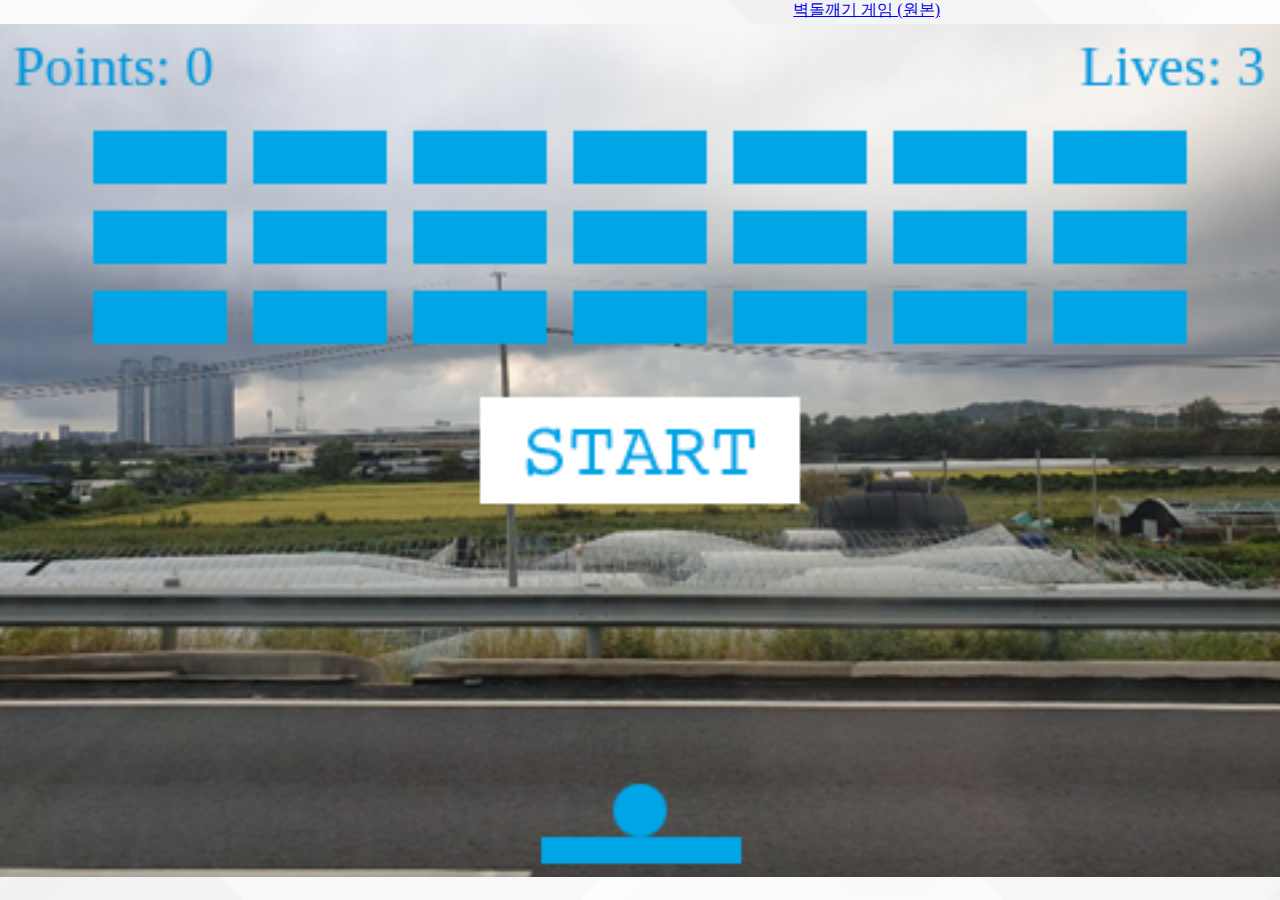
==== ver_phaser2/index.html @ b9575689 "added phaser version" ====
<!DOCTYPE html>

<!-- 동일한 2D 벽돌깨기 게임이나, 순수히 JavaScript만을 사용했던 이전 버전에 비해 Phaser라는 게임 개발 프레임워크를 사용하여 개발해보는 버전 (튜토리얼 페이지: https://developer.mozilla.org/en-US/docs/Games/Tutorials/2D_breakout_game_Phaser) -->
<!-- 사용되는 프레임워크: Phaser v2 / API Docs: https://phaser.io/docs/2.6.2/index -->

<html>
    <head>
        <meta charset="utf-8">
        <title>Sangsu's first game - Blockbreak V2</title>
        <link href="https://fonts.googleapis.com/css?family=Noto+Sang+KR|Black+Han+Sans|Nanum+Gothic|Nanum+Pen+Script|Lobster&display=swap" rel="stylesheet">
        <!-- 복수의 커스텀 폰트 연결 / 'Nanum Gothic', 'Nanum Pen Script', 'Lobster' from Google Fonts -->
        <link rel="stylesheet" type="text/css" href="../style.css">
        <!-- ※ HTML에서 디렉토리 연결 시, ../은 부모 디렉토리, ./은 현재 디렉토리를 의미 -->
        <script src="js/phaser.min.js"></script>
        <!-- Phaser 프레임워크 js 폴더에 저장 (https://phaser.io/download/release/2.13.1) -->
    </head>
    <body>
        <div id="versions">
        <a href="../index.html">벽돌깨기 게임 (원본)</a>
        </div>
        <div id="title">
        <h1>벽돌깨기 게임 #2</h1>
        </div>
        <div id="description">
        <p>패드를 움직여 공을 튕기고 벽돌을 부수는 단순한 게임입니다.</p>
        <p>START 버튼을 눌러 시작한 뒤, 마우스로 조작하시면 됩니다.</p>
        <p>공이 패드에 닿는 위치에 따라 각도가 달라지며,</p>
        <p>상자 아래를 벗어나면 게임오버입니다.</p>
        <p>재밌게 플레이하세요 :)</p>
        </div>
        <script>
            var game = new Phaser.Game(480, 320, Phaser.CANVAS, null, {
                preload: preload, create: create, update: update
            });
            // 프레임워크를 이용한 <canvas> element 생성하기
            // Phaser.Game 매개변수: Phaser.Game(width, height, 렌더링 방식, 이미 canvas가 존재할 경우 렌더링할 canvas의 id - Phaser로 새로 만들고자 할 땐 null 설정, Phaser의 3가지 주요 함수의 명칭 설정)
            // 렌더링 방식: CANVAS, WEBGL, AUTO (CANVAS, WEBGL 중 선택, AUTO 선택하면 Phaser가 결정함 - 브라우저 호환될 경우 WEBGL, 그렇지 않을 경우 CANVAS 사용)
            // Phaser의 3가지 주요 함수: preload(게임 요소를 사전에 로드함), create(모든 것이 로드되고 준비되면 실행됨), update(매 프레임마다 실행)

            var ball;
            var paddle;
            var bricks;
            var newBrick;
            var brickInfo;
            // 공 & 패드 & 벽돌을 전역변수로 설정 (튜토리얼의 목적은 Phaser을 이용한 게임 개발이므로)

            var scoreText;
            var score = 0;
            // 점수를 표시하기 위한 변수 설정

            var lives = 3;
            var livesText;
            var lifeLostText;
            // 목숨을 표시하기 위한 변수 설정

            var playing = false;
            // 현재 플레이 중인지를 확인하는 변수 설정
            var startButton;

            textStyle = {font: '16pt Lobster', fill: '#0095DD'};


            function preload() {
                game.scale.scaleMode = Phaser.ScaleManager.SHOW_ALL;
                // scaleMode 옵션: NO_SCALE(화면 맞춤 안 함), EXACT_FIT(종횡비 상관없이 화면에 꽉 채움), SHOW_ALL(종횡비 유지하며 최대로 키움 - 레터박스 등 생길 수 있음), RESIZE & USER_SCALE(숙련자용 기능) 
                game.scale.pageAlignHorizontally = true;
                game.scale.pageAlignVertically = true;
                // 화면의 크기에 상관없이 canvas를 스크린의 가로/세로 중앙에 위치하게 해 줌

                /* 게임 스테이지 배경색 설정
                game.stage.backgroundColor = '#eee';
                */ 
                
                /* 공을 단일 이미지 대신 애니메이션으로 교체
                game.load.image('ball', 'img/ball.png');
                */
                game.load.image('background', 'img/background_ilsan.png');
                game.load.image('paddle', 'img/paddle.png');
                game.load.image('brick', 'img/brick.png');
                // 화면에 표시할 이미지를 미리 로드함
                // load.image 매개변수: load.image(image를 부여할 변수의 이름, image의 상대 경로)
            
                game.load.spritesheet('ball', 'img/wobble.png', 20, 20);
                game.load.spritesheet('button', 'img/button.png', 120, 40);
                // 단일한 이미지 대신 여러 이미지의 모음인 spritesheet를 활용할 수 있음. 이 이미지들을 순서대로 보여주며 애니메이션 효과를 만들며, 3/4번째 매개변수는 spritesheet에서 얼만큼의 너비/높이만큼을 잘라 각 프레임에 보여줄지를 설정함.
            }
            function create() {
                game.add.tileSprite(0, 0, 480, 320, 'background');
                // 배경용으로 쓰일 이미지 설정 (게임 스테이지 크기만큼의 tile에 Sprite를 지정)
                game.physics.startSystem(Phaser.Physics.ARCADE);
                // Phaser 물리 엔진은 기본으로 포함되어 있지 않으므로, 첫 줄에 physics.startSystem 메소드로 추가해줌
                game.physics.arcade.checkCollision.down = false;
                // 아래 경계면에 대해선 충돌하지 않게 하는 속성
                ball = game.add.sprite(game.world.width * 0.5, game.world.height - 25, 'ball');
                // 게임에 sprite 타입의 게임 요소를 추가하면서 화면에 그려냄
                // add.sprite 매개변수: add.sprite(x 좌표, y 좌표, 게임요소의 이름)
                ball.animations.add('wobble', [0, 1, 0, 2, 0, 1, 0, 2, 0], 18);
                // .animations.add() 메소드 매개변수: .animations.add(애니메이션의 이름, spritesheet의 각 프레임을 보여주는 순서, 프레임레이트)
                    // 프레임레이트의 경우, 24fps의 속도로 9개의 프레임으로 이루어진 애니메이션을 보여주는 것이므로 1초에 24/9개의 애니메이션이 보여짐
                ball.anchor.set(0.5);
                game.physics.enable(ball, Phaser.Physics.ARCADE);
                // Phaser 물리 엔진은 자동으로 활성화되지 않으므로, 각각의 게임 요소에 대해 physics.enable 메소드를 통해 활성화시켜줌

                /* startButton을 눌러야 시작되게 만들기 위해 제거
                ball.body.velocity.set(150, -150);
                // 게임 요소의 이동 속도를 설정함
                // ※ 다양한 물리 속성을 설정 가능 (API Docs 참고: https://phaser.io/docs/2.6.2/Phaser.Physics.Arcade.Body.html)
                */

                ball.body.collideWorldBounds = true;
                // 게임 스테이지의 경계에 공이 닿으면 튕겨나오게 설정
                ball.body.bounce.set(1);
                ball.checkWorldBounds = true;
                // sprite.checkWorldBounds가 true일 경우 sprite가 world의 경계 안에 있는지 매 프레임마다 확인함

                /* 아래의 lives 변수 반영하여 경계 바깥으로 벗어났을 때의 함수 작성
                ball.events.onOutOfBounds.add(function() {
                    alert('Game Over!');
                    location.reload();
                }, this);
                */

                ball.events.onOutOfBounds.add(ballLeaveScreen, this);
                // checkWorldBounds = true일 때, sprite가 경계 밖을 벗어나면 신호를 받아 특정 기능을 수행.

                paddle = game.add.sprite(game.world.width * 0.5, game.world.height - 5, 'paddle');
                paddle.anchor.set(0.5, 1);
                // add.sprite의 x, y 좌표는 sprite의 왼쪽 위 꼭지점이 됨. 그렇게 되면 정중앙 등에 게임 요소를 위치하고자 할 때 해당 위치에서 게임 요소 너비의 반절만큼 뺀 수치를 x 좌표에 반영하는 등 복잡해지므로, 게임 요소를 위치시키는 기준을 게임 요소의 너비의 50%(좌우 중간), 높이의 100%(밑변)로 설정
                game.physics.enable(paddle, Phaser.Physics.ARCADE);
                paddle.body.immovable = true;
                // body.immovable 속성을 true로 설정하면 다른 요소와의 충돌에도 반응하지 않음

                initBricks();

                scoreText = game.add.text(5, 5, 'Points: 0', textStyle);
                // .text() 메소드 매개변수: .text(x 좌표, y 좌표, 렌더링될 텍스트, 텍스트의 폰트 특성)

                livesText = game.add.text(game.world.width - 5, 5, 'Lives: '+lives, textStyle);
                livesText.anchor.set(1, 0);
                lifeLostText = game.add.text(game.world.width * 0.5, game.world.height * 0.5, 'Life lost, please click to continue', textStyle);
                lifeLostText.anchor.set(0.5);
                lifeLostText.visible = false;
                // lifeLostText는 목숨을 잃었을 때만 보여야 하기 때문에 초기값을 false로 설정

                startButton = game.add.button(game.world.width * 0.5, game.world.height * 0.5, 'button', startGame, this, 1, 0, 2)
                // add.button() 메소드 매개변수: add.button(x 좌표, y 좌표, 버튼의 위치에 표시될 그래픽 요소, 버튼을 눌렀을 때 실행될 콜백 함수, reference to 'this' to specify the execution context, [마우스가 버튼 위/밖/눌렀을 때 보여주는 프레임])
                startButton.anchor.set(0.5);
            }
            function update() {
                game.physics.arcade.collide(ball, paddle, ballHitPaddle);
                // ball과 paddled의 충돌을 감지하는 physics.arcade.collide 메소드 삽입
                game.physics.arcade.collide(ball, bricks, ballHitBrick);
                // 3번째 매개변수는 선택사항인 ball과 bricks가 충돌했을 때 실행할 콜백 함수
                    // ※ 콜백이란: JavaScript의 특성인 '비동기 처리'에서 오는 문제점을 해결하기 위한 도구
                    // https://joshua1988.github.io/web-development/javascript/javascript-asynchronous-operation/ 참고

                if(playing) {
                    paddle.x = game.input.x || game.world.width * 0.5;
                    // paddle의 x 좌표가 마우스의 x 좌표가 되도록, 기본값은 화면에 중앙에 위치하도록 설정
                }
                // playing = true일 때만 마우스에 맞춰 패드가 움직임
            }

            function initBricks() {
                brickInfo = {
                    width: 50,
                    height: 20,
                    count: {
                        row: 3,
                        col: 7
                    },
                    offset: {
                        top: 50,
                        left: 60
                    },
                    padding: 10
                };

                bricks = game.add.group();

                for(c=0; c<brickInfo.count.col; c++) {
                    for(r=0; r<brickInfo.count.row; r++) {
                        // r행 c열로 벽돌을 만들어 group에 추가함
                        var brickX = (c * (brickInfo.width + brickInfo.padding)) + brickInfo.offset.left;
                        var brickY = (r * (brickInfo.height + brickInfo.padding)) + brickInfo.offset.top;
                        newBrick = game.add.sprite(brickX, brickY, 'brick');
                        game.physics.enable(newBrick, Phaser.Physics.ARCADE);
                        newBrick.body.immovable = true;
                        newBrick.anchor.set(0.5);
                        bricks.add(newBrick);
                    }
                }
            }

            function ballHitBrick(ball, brick) {
                /* 벽돌이 없어질 때 더 부드러운 효과를 보여주는 tween으로 대체
                brick.kill();
                */
                var killTween = game.add.tween(brick.scale);
                killTween.to({x: 0.1, y: 0.1}, 200, Phaser.Easing.Linear.None);
                // x, y값은 원래 너비/높이의 n배로 변화할 것인지 결정
                killTween.onComplete.addOnce(function() {
                    brick.kill();
                }, this);
                killTween.start();

                score += 10;
                scoreText.setText('Points: '+score);

                /*
                var count_alive = 0;
                for(i = 0; i < bricks.children.length; i++) {
                    if(bricks.children[i].alive == true) {
                        count_alive++;
                    }
                    // .alive() 메소드를 통해 각각의 벽돌이 남아있는지를 확인할 수 있음
                }
                */

                if(score == brickInfo.count.row * brickInfo.count.col * 10) {
                    setTimeout(function() {
                        alert('You won the game, congratulations!');
                        location.reload();
                    }, 100);
                    // 모든 벽돌이 파괴되고 나서 200ms (애니메이션 실행 시간) 뒤 게임 승리 메시지가 뜨게 설정
                    // 참고: https://webisfree.com/2014-04-08/[javascript]-%EC%8B%9C%EA%B0%84-%EC%A7%80%EC%97%B0-%ED%95%A8%EC%88%98-%EC%9D%BC%EC%A0%95-%EC%8B%9C%EA%B0%84-%EB%92%A4-%EC%8B%A4%ED%96%89%EC%8B%9C%ED%82%A4%EA%B8%B0-settimeout()-%7B%7D
                    clearTimeout();
                    // 설정된 setTimeout()을 제거하여 메모리에 남지 않도록 처리
                }
                // 모든 벽돌이 파괴되었는지 확인하는 조건을 더 직관적인 것으로 교체
            }

            function ballLeaveScreen() {
                lives--;
                if(lives) {
                    livesText.setText('Lives: '+lives);
                    lifeLostText.visible = true;
                    ball.reset(game.world.width * 0.5, game.world.height - 25);
                    paddle.reset(game.world.width * 0.5, game.world.height - 5);
                    game.input.onDown.addOnce(function() {
                        lifeLostText.visible = false;
                        ball.body.velocity.set(150, -150);
                    }, this);
                }
                else {
                    alert('You lost, game over!');
                    location.reload();
                }
            }

            function ballHitPaddle(ball, paddle) {
                ball.animations.play('wobble');
            
                ball.body.velocity.x = -1 * 5 * (paddle.x - ball.x);
                // 패드에 공이 튕길 때 튕긴 위치에 따라 공의 속도를 다르게 함
            }

            function startGame() {
                startButton.destroy();
                ball.body.velocity.set(150, -150);
                playing = true;
            }
        </script>
    </body>
</html>
---- style.css ----
/*
벽돌깨기 게임 공통 CSS Stylesheet
*/

* {
    padding: 0;
    margin: 0;
  }
  /* * 선택자는 모든 element를 대상으로 함 */
  body {
    background-image: linear-gradient(135deg, rgba(186, 186, 186, 0.03) 0%, rgba(186, 186, 186, 0.03) 10%,rgba(133, 133, 133, 0.03) 10%, rgba(133, 133, 133, 0.03) 14%,rgba(38, 38, 38, 0.03) 14%, rgba(38, 38, 38, 0.03) 17%,rgba(93, 93, 93, 0.03) 17%, rgba(93, 93, 93, 0.03) 25%,rgba(80, 80, 80, 0.03) 25%, rgba(80, 80, 80, 0.03) 45%,rgba(239, 239, 239, 0.03) 45%, rgba(239, 239, 239, 0.03) 100%),linear-gradient(135deg, rgba(236, 236, 236, 0.03) 0%, rgba(236, 236, 236, 0.03) 47%,rgba(182, 182, 182, 0.03) 47%, rgba(182, 182, 182, 0.03) 63%,rgba(223, 223, 223, 0.03) 63%, rgba(223, 223, 223, 0.03) 81%,rgba(86, 86, 86, 0.03) 81%, rgba(86, 86, 86, 0.03) 89%,rgba(23, 23, 23, 0.03) 89%, rgba(23, 23, 23, 0.03) 90%,rgba(226, 226, 226, 0.03) 90%, rgba(226, 226, 226, 0.03) 100%),linear-gradient(45deg, rgba(52, 52, 52, 0.03) 0%, rgba(52, 52, 52, 0.03) 31%,rgba(246, 246, 246, 0.03) 31%, rgba(246, 246, 246, 0.03) 63%,rgba(188, 188, 188, 0.03) 63%, rgba(188, 188, 188, 0.03) 71%,rgba(15, 15, 15, 0.03) 71%, rgba(15, 15, 15, 0.03) 87%,rgba(127, 127, 127, 0.03) 87%, rgba(127, 127, 127, 0.03) 93%,rgba(234, 234, 234, 0.03) 93%, rgba(234, 234, 234, 0.03) 100%),linear-gradient(90deg, #FFF,#FFF)
  }
  /* 그라데이션 배경 이미지 참고 : https://www.gradientmagic.com/ */
  #myCanvas {
    background-image: url("img/earth_from_space_600x600.jpg");
    background-color: #eeeeee;
    /* 배경 이미지 참고 : https://developer.mozilla.org/ko/docs/Web/CSS/background-image */
    display: block;
    margin: 0 auto;
  }
  #versions {
    font-family: "Noto Sans KR";
    text-align: right;
    width: 600px;
    margin: auto;
  }
  #title {
    font-family: "Noto Sans KR";
    text-align: center;
    width: 600px;
    margin: auto;
    margin-top: 30px;
    margin-bottom: 30px;
  }
  /* 블록 내 텍스트의 정렬은 text-align, 블록 자체의 정렬은 width 설정 후 margin auto 값 설정 */
  #description {
    font-family: "Noto Sans KR";
    font-size: 16px;
    text-align: center;
    width: 600px;
    margin: auto;
  }
  #difficulty_change {
    font-family: "Noto Sans KR";
    font-size: 16px;
    font-weight: bold;
    text-align: right;
    width: 600px;
    margin: auto;
    margin-top: 10px;
    margin-bottom: 10px;
  }
  .diff_change_button {
    font-family: "Noto Sans KR";
    font-size: 16px;
    font-weight: bold;
    text-align: center;
    width: 60px;
    padding: 5px;
  }
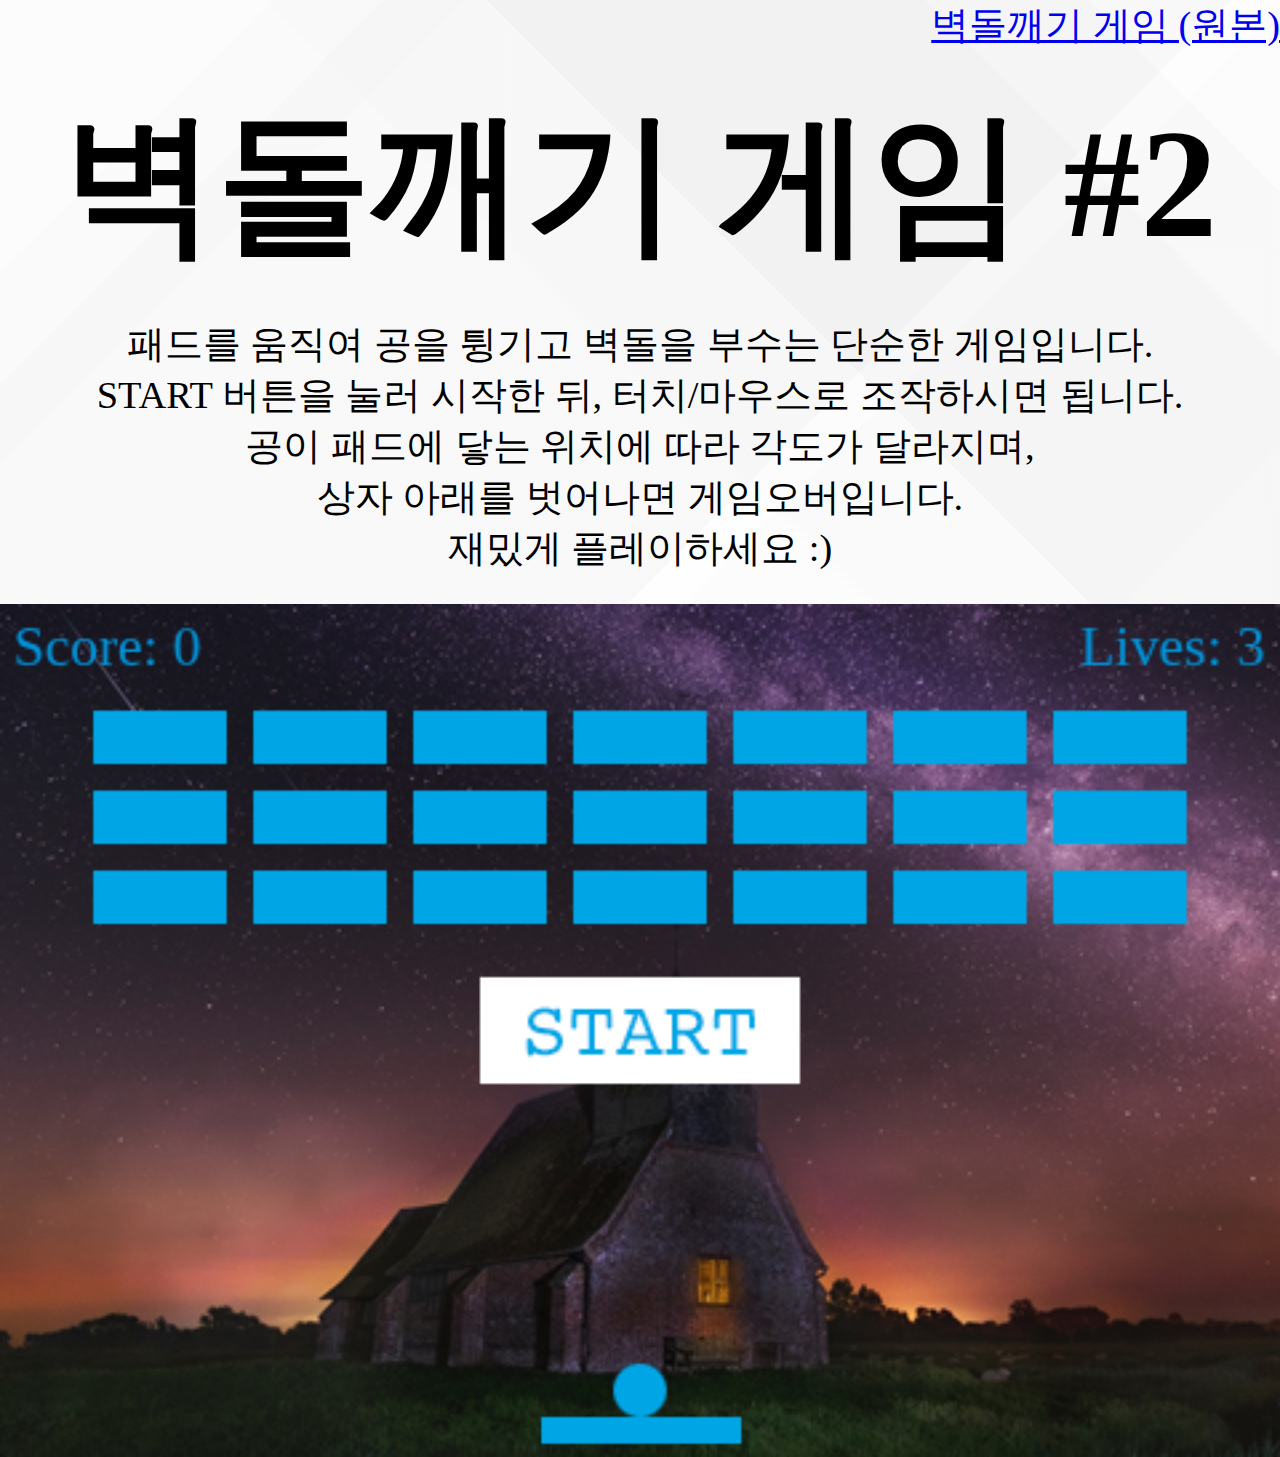
==== commit 665a7817: "mobile device font support" ====
--- a/ver_phaser2/index.html
+++ b/ver_phaser2/index.html
@@ -23,7 +23,7 @@
         </div>
         <div id="description">
         <p>패드를 움직여 공을 튕기고 벽돌을 부수는 단순한 게임입니다.</p>
-        <p>START 버튼을 눌러 시작한 뒤, 마우스로 조작하시면 됩니다.</p>
+        <p>START 버튼을 눌러 시작한 뒤, 터치/마우스로 조작하시면 됩니다.</p>
         <p>공이 패드에 닿는 위치에 따라 각도가 달라지며,</p>
         <p>상자 아래를 벗어나면 게임오버입니다.</p>
         <p>재밌게 플레이하세요 :)</p>
@@ -57,15 +57,16 @@
             // 현재 플레이 중인지를 확인하는 변수 설정
             var startButton;
 
-            textStyle = {font: '16pt Lobster', fill: '#0095DD'};
-
-
             function preload() {
                 game.scale.scaleMode = Phaser.ScaleManager.SHOW_ALL;
                 // scaleMode 옵션: NO_SCALE(화면 맞춤 안 함), EXACT_FIT(종횡비 상관없이 화면에 꽉 채움), SHOW_ALL(종횡비 유지하며 최대로 키움 - 레터박스 등 생길 수 있음), RESIZE & USER_SCALE(숙련자용 기능) 
+
+                
                 game.scale.pageAlignHorizontally = true;
+                /*
                 game.scale.pageAlignVertically = true;
                 // 화면의 크기에 상관없이 canvas를 스크린의 가로/세로 중앙에 위치하게 해 줌
+                */
 
                 /* 게임 스테이지 배경색 설정
                 game.stage.backgroundColor = '#eee';
@@ -74,7 +75,7 @@
                 /* 공을 단일 이미지 대신 애니메이션으로 교체
                 game.load.image('ball', 'img/ball.png');
                 */
-                game.load.image('background', 'img/background_ilsan.png');
+                game.load.image('background', 'img/background.png');
                 game.load.image('paddle', 'img/paddle.png');
                 game.load.image('brick', 'img/brick.png');
                 // 화면에 표시할 이미지를 미리 로드함
@@ -84,6 +85,9 @@
                 game.load.spritesheet('button', 'img/button.png', 120, 40);
                 // 단일한 이미지 대신 여러 이미지의 모음인 spritesheet를 활용할 수 있음. 이 이미지들을 순서대로 보여주며 애니메이션 효과를 만들며, 3/4번째 매개변수는 spritesheet에서 얼만큼의 너비/높이만큼을 잘라 각 프레임에 보여줄지를 설정함.
             }
+
+            var text = null;
+
             function create() {
                 game.add.tileSprite(0, 0, 480, 320, 'background');
                 // 배경용으로 쓰일 이미지 설정 (게임 스테이지 크기만큼의 tile에 Sprite를 지정)
@@ -132,12 +136,14 @@
 
                 initBricks();
 
-                scoreText = game.add.text(5, 5, 'Points: 0', textStyle);
+                textStyle = {font: '16pt Lobster', fill: '#0095DD'};
+
+                scoreText = game.add.text(5, 5, 'Score: 0', textStyle);
                 // .text() 메소드 매개변수: .text(x 좌표, y 좌표, 렌더링될 텍스트, 텍스트의 폰트 특성)
 
                 livesText = game.add.text(game.world.width - 5, 5, 'Lives: '+lives, textStyle);
                 livesText.anchor.set(1, 0);
-                lifeLostText = game.add.text(game.world.width * 0.5, game.world.height * 0.5, 'Life lost, please click to continue', textStyle);
+                lifeLostText = game.add.text(game.world.width * 0.5, game.world.height * 0.5, 'Life lost, please click to continue...', textStyle);
                 lifeLostText.anchor.set(0.5);
                 lifeLostText.visible = false;
                 // lifeLostText는 목숨을 잃었을 때만 보여야 하기 때문에 초기값을 false로 설정
@@ -155,7 +161,13 @@
                     // https://joshua1988.github.io/web-development/javascript/javascript-asynchronous-operation/ 참고
 
                 if(playing) {
-                    paddle.x = game.input.x || game.world.width * 0.5;
+                    if(game.input.x < 42) {
+                        paddle.x = 42;
+                    } else if(game.input.x > game.world.width - 42) {
+                        paddle.x = game.world.width - 42;
+                    } else if(game.input.x > 42 && game.input.x < game.world.width - 42) {
+                        paddle.x = game.input.x || game.world.width * 0.5;
+                    }
                     // paddle의 x 좌표가 마우스의 x 좌표가 되도록, 기본값은 화면에 중앙에 위치하도록 설정
                 }
                 // playing = true일 때만 마우스에 맞춰 패드가 움직임
@@ -205,7 +217,7 @@
                 killTween.start();
 
                 score += 10;
-                scoreText.setText('Points: '+score);
+                scoreText.setText('Score: '+score);
 
                 /*
                 var count_alive = 0;
@@ -243,7 +255,7 @@
                     }, this);
                 }
                 else {
-                    alert('You lost, game over!');
+                    alert('You lost, game over! Your final score is: '+score);
                     location.reload();
                 }
             }
--- a/style.css
+++ b/style.css
@@ -7,27 +7,77 @@
     margin: 0;
   }
   /* * 선택자는 모든 element를 대상으로 함 */
-  body {
-    background-image: linear-gradient(135deg, rgba(186, 186, 186, 0.03) 0%, rgba(186, 186, 186, 0.03) 10%,rgba(133, 133, 133, 0.03) 10%, rgba(133, 133, 133, 0.03) 14%,rgba(38, 38, 38, 0.03) 14%, rgba(38, 38, 38, 0.03) 17%,rgba(93, 93, 93, 0.03) 17%, rgba(93, 93, 93, 0.03) 25%,rgba(80, 80, 80, 0.03) 25%, rgba(80, 80, 80, 0.03) 45%,rgba(239, 239, 239, 0.03) 45%, rgba(239, 239, 239, 0.03) 100%),linear-gradient(135deg, rgba(236, 236, 236, 0.03) 0%, rgba(236, 236, 236, 0.03) 47%,rgba(182, 182, 182, 0.03) 47%, rgba(182, 182, 182, 0.03) 63%,rgba(223, 223, 223, 0.03) 63%, rgba(223, 223, 223, 0.03) 81%,rgba(86, 86, 86, 0.03) 81%, rgba(86, 86, 86, 0.03) 89%,rgba(23, 23, 23, 0.03) 89%, rgba(23, 23, 23, 0.03) 90%,rgba(226, 226, 226, 0.03) 90%, rgba(226, 226, 226, 0.03) 100%),linear-gradient(45deg, rgba(52, 52, 52, 0.03) 0%, rgba(52, 52, 52, 0.03) 31%,rgba(246, 246, 246, 0.03) 31%, rgba(246, 246, 246, 0.03) 63%,rgba(188, 188, 188, 0.03) 63%, rgba(188, 188, 188, 0.03) 71%,rgba(15, 15, 15, 0.03) 71%, rgba(15, 15, 15, 0.03) 87%,rgba(127, 127, 127, 0.03) 87%, rgba(127, 127, 127, 0.03) 93%,rgba(234, 234, 234, 0.03) 93%, rgba(234, 234, 234, 0.03) 100%),linear-gradient(90deg, #FFF,#FFF)
-  }
-  /* 그라데이션 배경 이미지 참고 : https://www.gradientmagic.com/ */
-  #myCanvas {
-    background-image: url("img/earth_from_space_600x600.jpg");
-    background-color: #eeeeee;
-    /* 배경 이미지 참고 : https://developer.mozilla.org/ko/docs/Web/CSS/background-image */
-    display: block;
-    margin: 0 auto;
-  }
+body {
+  background-image: linear-gradient(135deg, rgba(186, 186, 186, 0.03) 0%, rgba(186, 186, 186, 0.03) 10%,rgba(133, 133, 133, 0.03) 10%, rgba(133, 133, 133, 0.03) 14%,rgba(38, 38, 38, 0.03) 14%, rgba(38, 38, 38, 0.03) 17%,rgba(93, 93, 93, 0.03) 17%, rgba(93, 93, 93, 0.03) 25%,rgba(80, 80, 80, 0.03) 25%, rgba(80, 80, 80, 0.03) 45%,rgba(239, 239, 239, 0.03) 45%, rgba(239, 239, 239, 0.03) 100%),linear-gradient(135deg, rgba(236, 236, 236, 0.03) 0%, rgba(236, 236, 236, 0.03) 47%,rgba(182, 182, 182, 0.03) 47%, rgba(182, 182, 182, 0.03) 63%,rgba(223, 223, 223, 0.03) 63%, rgba(223, 223, 223, 0.03) 81%,rgba(86, 86, 86, 0.03) 81%, rgba(86, 86, 86, 0.03) 89%,rgba(23, 23, 23, 0.03) 89%, rgba(23, 23, 23, 0.03) 90%,rgba(226, 226, 226, 0.03) 90%, rgba(226, 226, 226, 0.03) 100%),linear-gradient(45deg, rgba(52, 52, 52, 0.03) 0%, rgba(52, 52, 52, 0.03) 31%,rgba(246, 246, 246, 0.03) 31%, rgba(246, 246, 246, 0.03) 63%,rgba(188, 188, 188, 0.03) 63%, rgba(188, 188, 188, 0.03) 71%,rgba(15, 15, 15, 0.03) 71%, rgba(15, 15, 15, 0.03) 87%,rgba(127, 127, 127, 0.03) 87%, rgba(127, 127, 127, 0.03) 93%,rgba(234, 234, 234, 0.03) 93%, rgba(234, 234, 234, 0.03) 100%),linear-gradient(90deg, #FFF,#FFF)
+}
+/* 그라데이션 배경 이미지 참고 : https://www.gradientmagic.com/ */
+#myCanvas {
+  background-image: url("img/earth_from_space_600x600.jpg");
+  background-color: #eeeeee;
+  /* 배경 이미지 참고 : https://developer.mozilla.org/ko/docs/Web/CSS/background-image */
+  display: block;
+  margin: 0 auto;
+}
+#versions {
+  font-family: "Noto Sans KR";
+  text-align: right;
+  width: 600px;
+  margin: auto;
+}
+#title {
+  font-family: "Noto Sans KR";
+  text-align: center;
+  width: 600px;
+  margin: auto;
+  margin-top: 30px;
+  margin-bottom: 30px;
+}
+/* 블록 내 텍스트의 정렬은 text-align, 블록 자체의 정렬은 width 설정 후 margin auto 값 설정 */
+#description {
+  font-family: "Noto Sans KR";
+  font-size: 16px;
+  text-align: center;
+  width: 600px;
+  margin: auto;
+  margin-bottom: 10px;
+}
+#difficulty_change {
+  font-family: "Noto Sans KR";
+  font-size: 16px;
+  font-weight: bold;
+  text-align: right;
+  width: 600px;
+  margin: auto;
+  margin-top: 10px;
+  margin-bottom: 10px;
+}
+.diff_change_button {
+  font-family: "Noto Sans KR";
+  font-size: 16px;
+  font-weight: bold;
+  text-align: center;
+  width: 60px;
+  padding: 5px;
+}
+  
+/*
+모바일 디바이스용 폰트 최적화
+창 사이즈에 연동되는 폰트 크기 설정 활용 (참고: https://css-tricks.com/viewport-sized-typography/)
+*/
+@media(max-device-width:1280px) {
   #versions {
     font-family: "Noto Sans KR";
+    font-size: 3vw;
+    /* Viewport sized typography 활용 - 1vw는 width의 1%, 1vh는 height의 1%에 연동 */
     text-align: right;
-    width: 600px;
+    width: auto;
     margin: auto;
   }
   #title {
     font-family: "Noto Sans KR";
+    font-size: 6vw;
     text-align: center;
-    width: 600px;
+    width: auto;
     margin: auto;
     margin-top: 30px;
     margin-bottom: 30px;
@@ -35,26 +85,10 @@
   /* 블록 내 텍스트의 정렬은 text-align, 블록 자체의 정렬은 width 설정 후 margin auto 값 설정 */
   #description {
     font-family: "Noto Sans KR";
-    font-size: 16px;
+    font-size: 3vw;
     text-align: center;
-    width: 600px;
+    width: auto;
     margin: auto;
+    margin-bottom: 30px;
   }
-  #difficulty_change {
-    font-family: "Noto Sans KR";
-    font-size: 16px;
-    font-weight: bold;
-    text-align: right;
-    width: 600px;
-    margin: auto;
-    margin-top: 10px;
-    margin-bottom: 10px;
-  }
-  .diff_change_button {
-    font-family: "Noto Sans KR";
-    font-size: 16px;
-    font-weight: bold;
-    text-align: center;
-    width: 60px;
-    padding: 5px;
-  }+}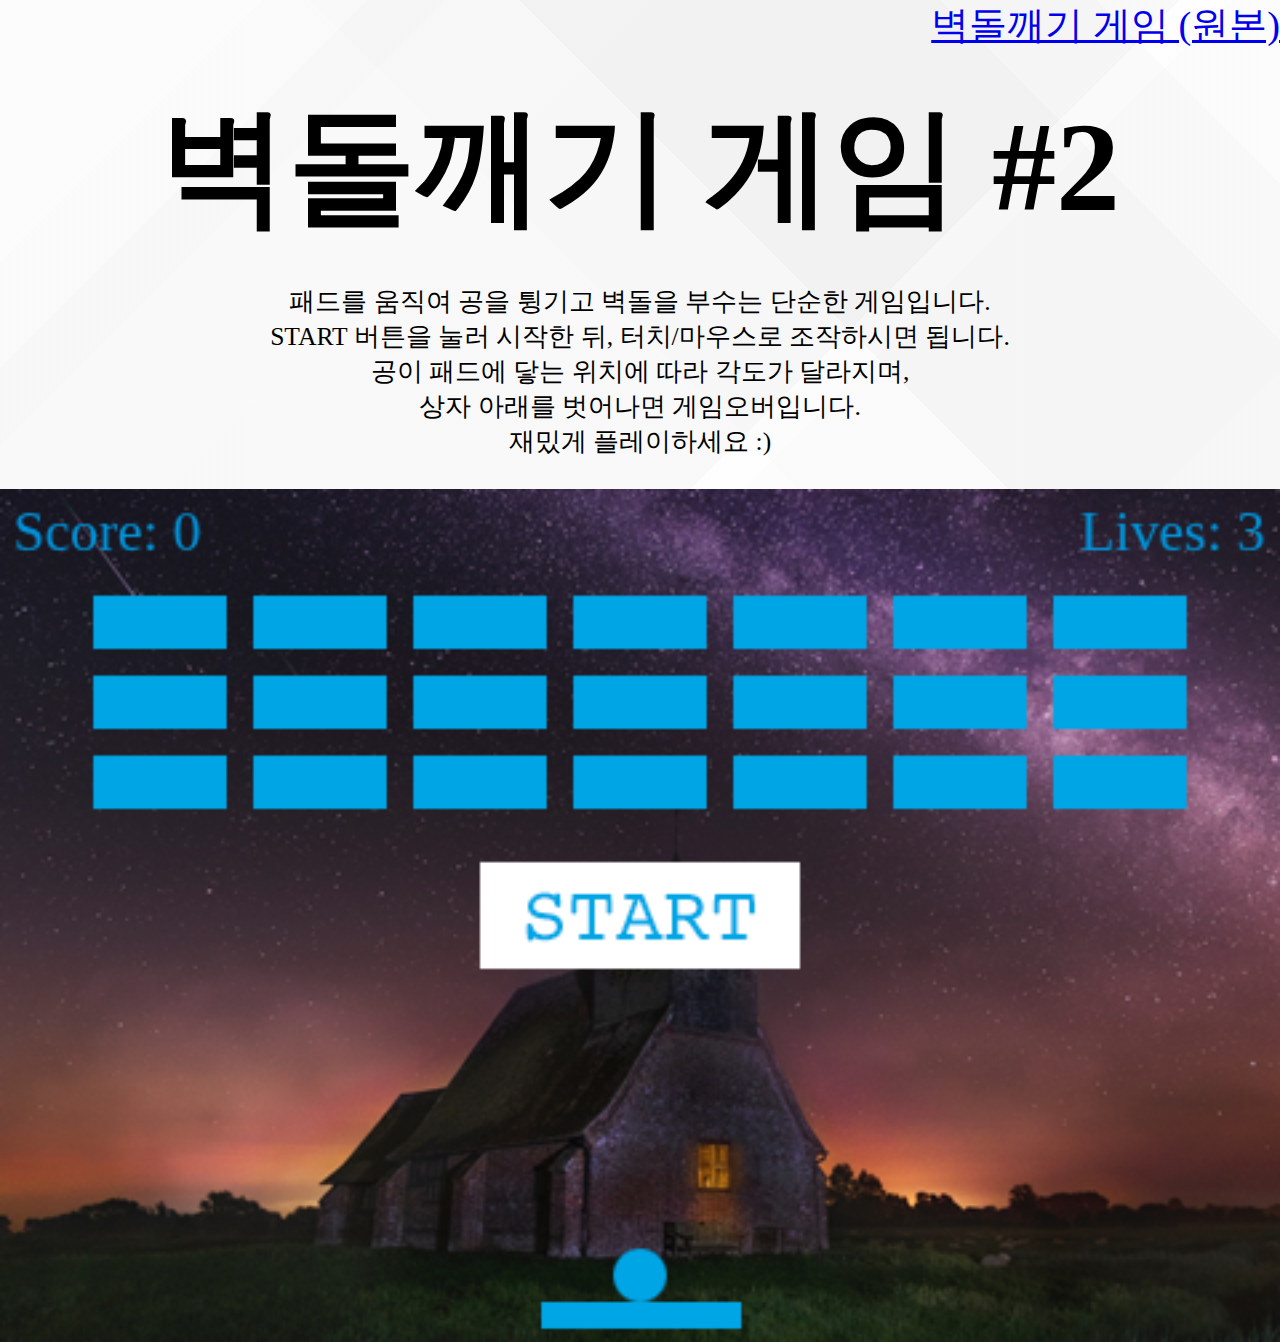
==== commit 388867f0: "minor changes" ====
--- a/ver_phaser2/index.html
+++ b/ver_phaser2/index.html
@@ -60,7 +60,6 @@
             function preload() {
                 game.scale.scaleMode = Phaser.ScaleManager.SHOW_ALL;
                 // scaleMode 옵션: NO_SCALE(화면 맞춤 안 함), EXACT_FIT(종횡비 상관없이 화면에 꽉 채움), SHOW_ALL(종횡비 유지하며 최대로 키움 - 레터박스 등 생길 수 있음), RESIZE & USER_SCALE(숙련자용 기능) 
-
                 
                 game.scale.pageAlignHorizontally = true;
                 /*
@@ -84,6 +83,10 @@
                 game.load.spritesheet('ball', 'img/wobble.png', 20, 20);
                 game.load.spritesheet('button', 'img/button.png', 120, 40);
                 // 단일한 이미지 대신 여러 이미지의 모음인 spritesheet를 활용할 수 있음. 이 이미지들을 순서대로 보여주며 애니메이션 효과를 만들며, 3/4번째 매개변수는 spritesheet에서 얼만큼의 너비/높이만큼을 잘라 각 프레임에 보여줄지를 설정함.
+
+                /*
+                Phaser 내부에서 벡터 그래픽 만들어 Sprite로 쓰기 (참고: https://edinix-apps.com/tech/vector-graphics-and-sprites/)
+                */
             }
 
             var text = null;
--- a/style.css
+++ b/style.css
@@ -63,6 +63,7 @@
 /*
 모바일 디바이스용 폰트 최적화
 창 사이즈에 연동되는 폰트 크기 설정 활용 (참고: https://css-tricks.com/viewport-sized-typography/)
+추가적인 반응형 웹 디자인 관련 정보는 구글 개발자 문서 확인 (https://developers.google.com/web/fundamentals/design-and-ux/responsive/?hl=ko)
 */
 @media(max-device-width:1280px) {
   #versions {
@@ -75,7 +76,7 @@
   }
   #title {
     font-family: "Noto Sans KR";
-    font-size: 6vw;
+    font-size: 5vw;
     text-align: center;
     width: auto;
     margin: auto;
@@ -85,7 +86,7 @@
   /* 블록 내 텍스트의 정렬은 text-align, 블록 자체의 정렬은 width 설정 후 margin auto 값 설정 */
   #description {
     font-family: "Noto Sans KR";
-    font-size: 3vw;
+    font-size: 2vw;
     text-align: center;
     width: auto;
     margin: auto;
